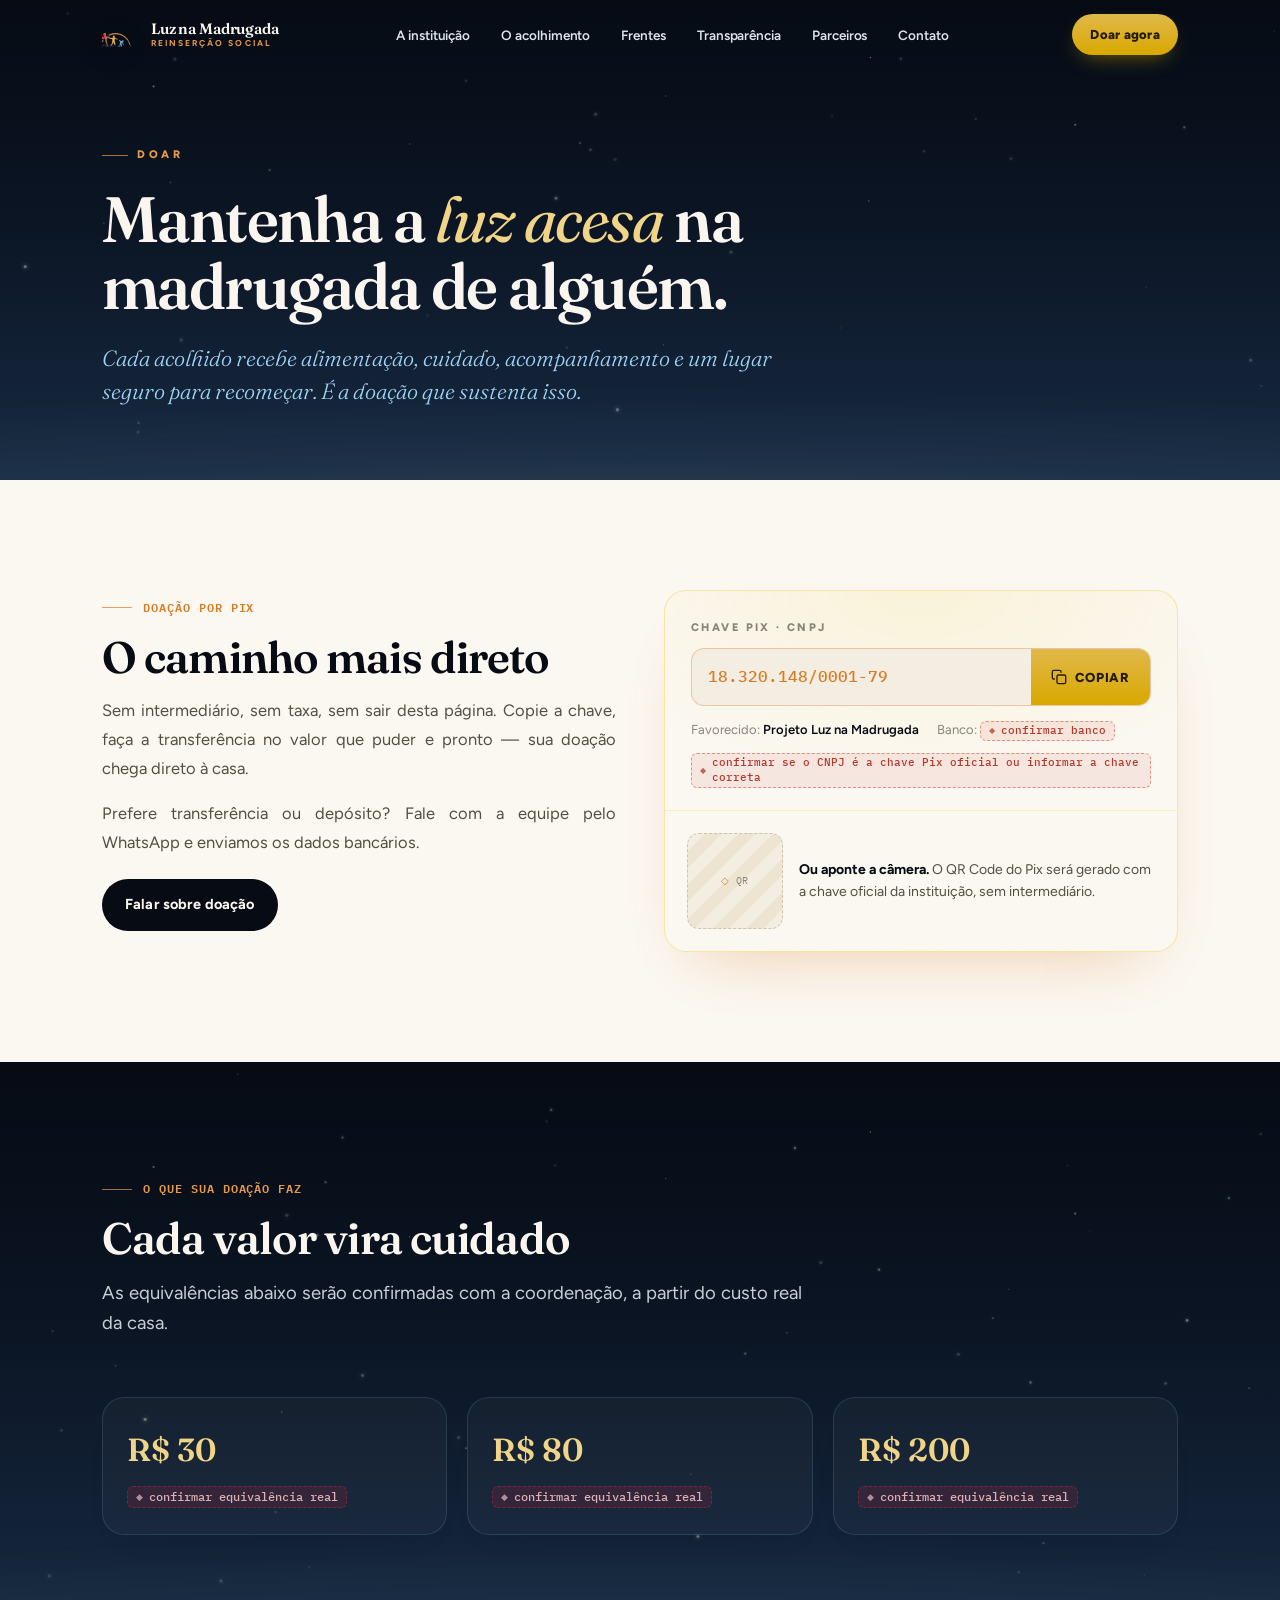
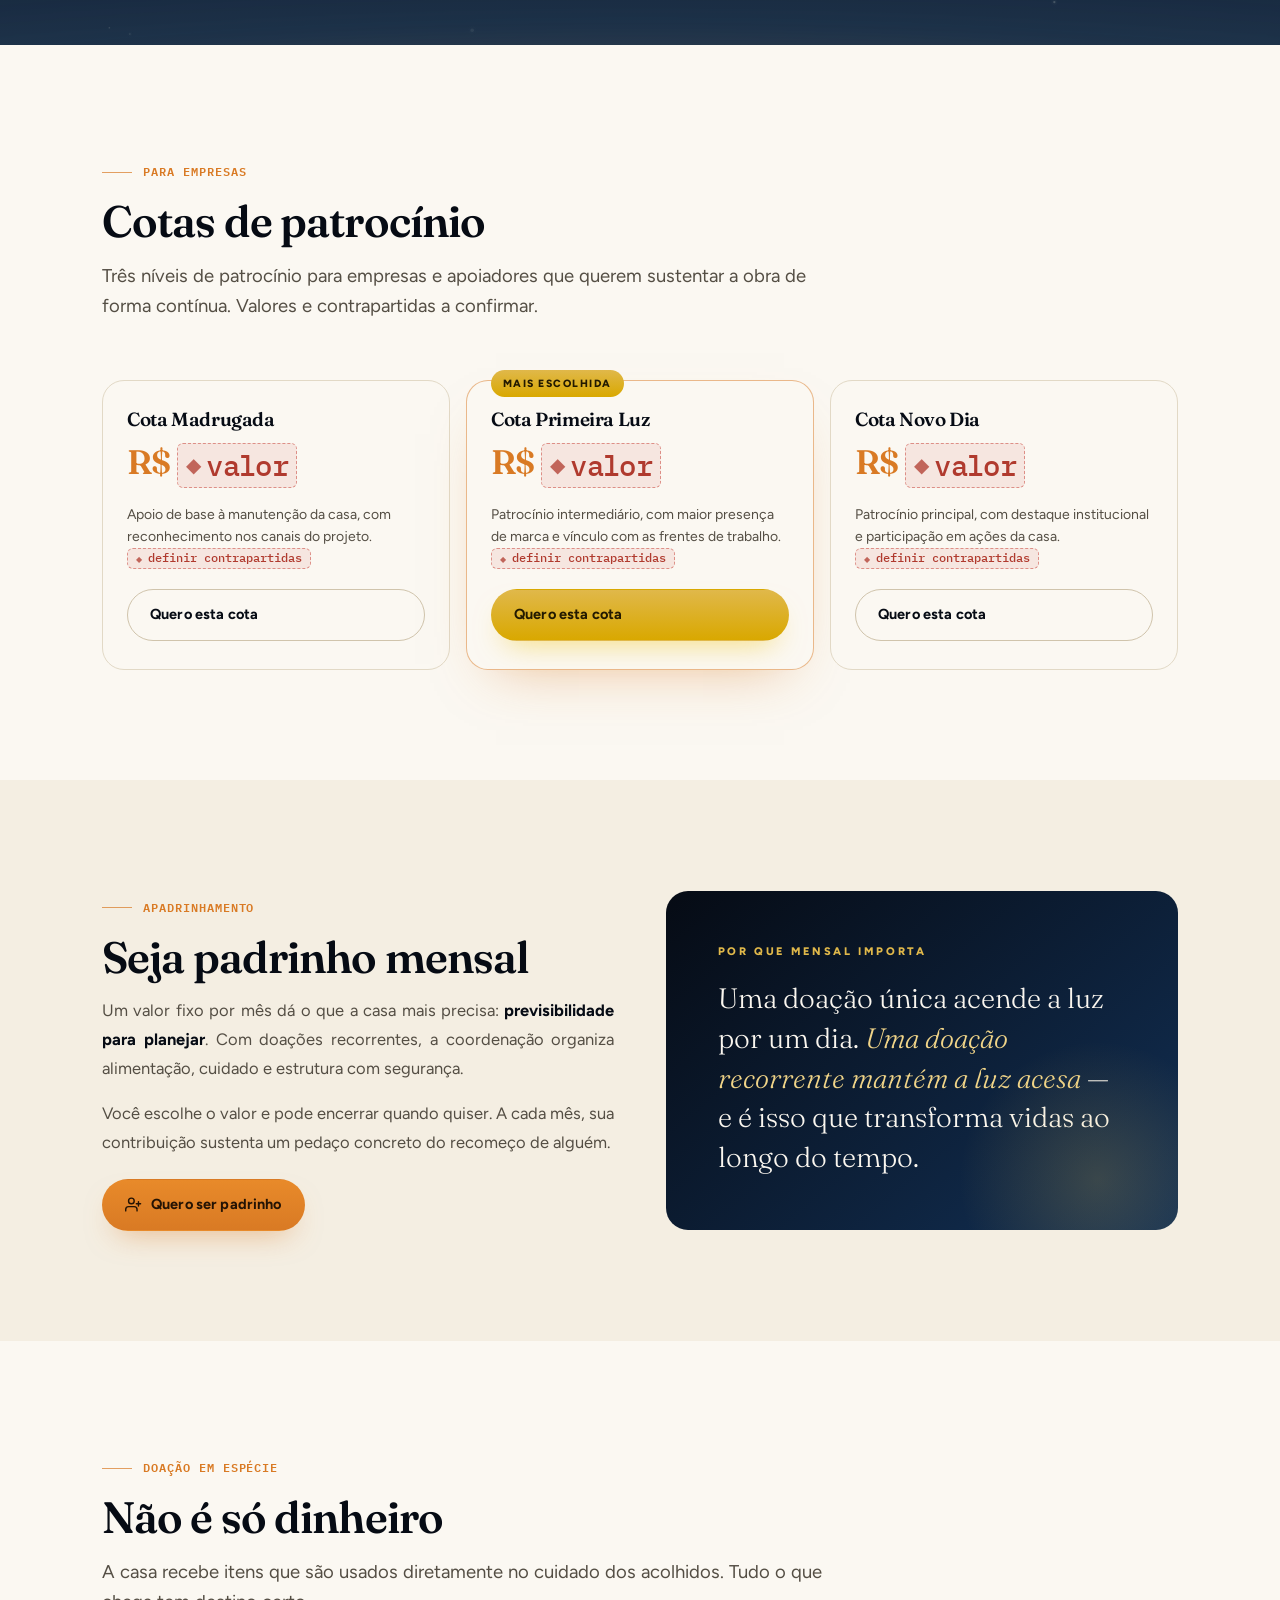
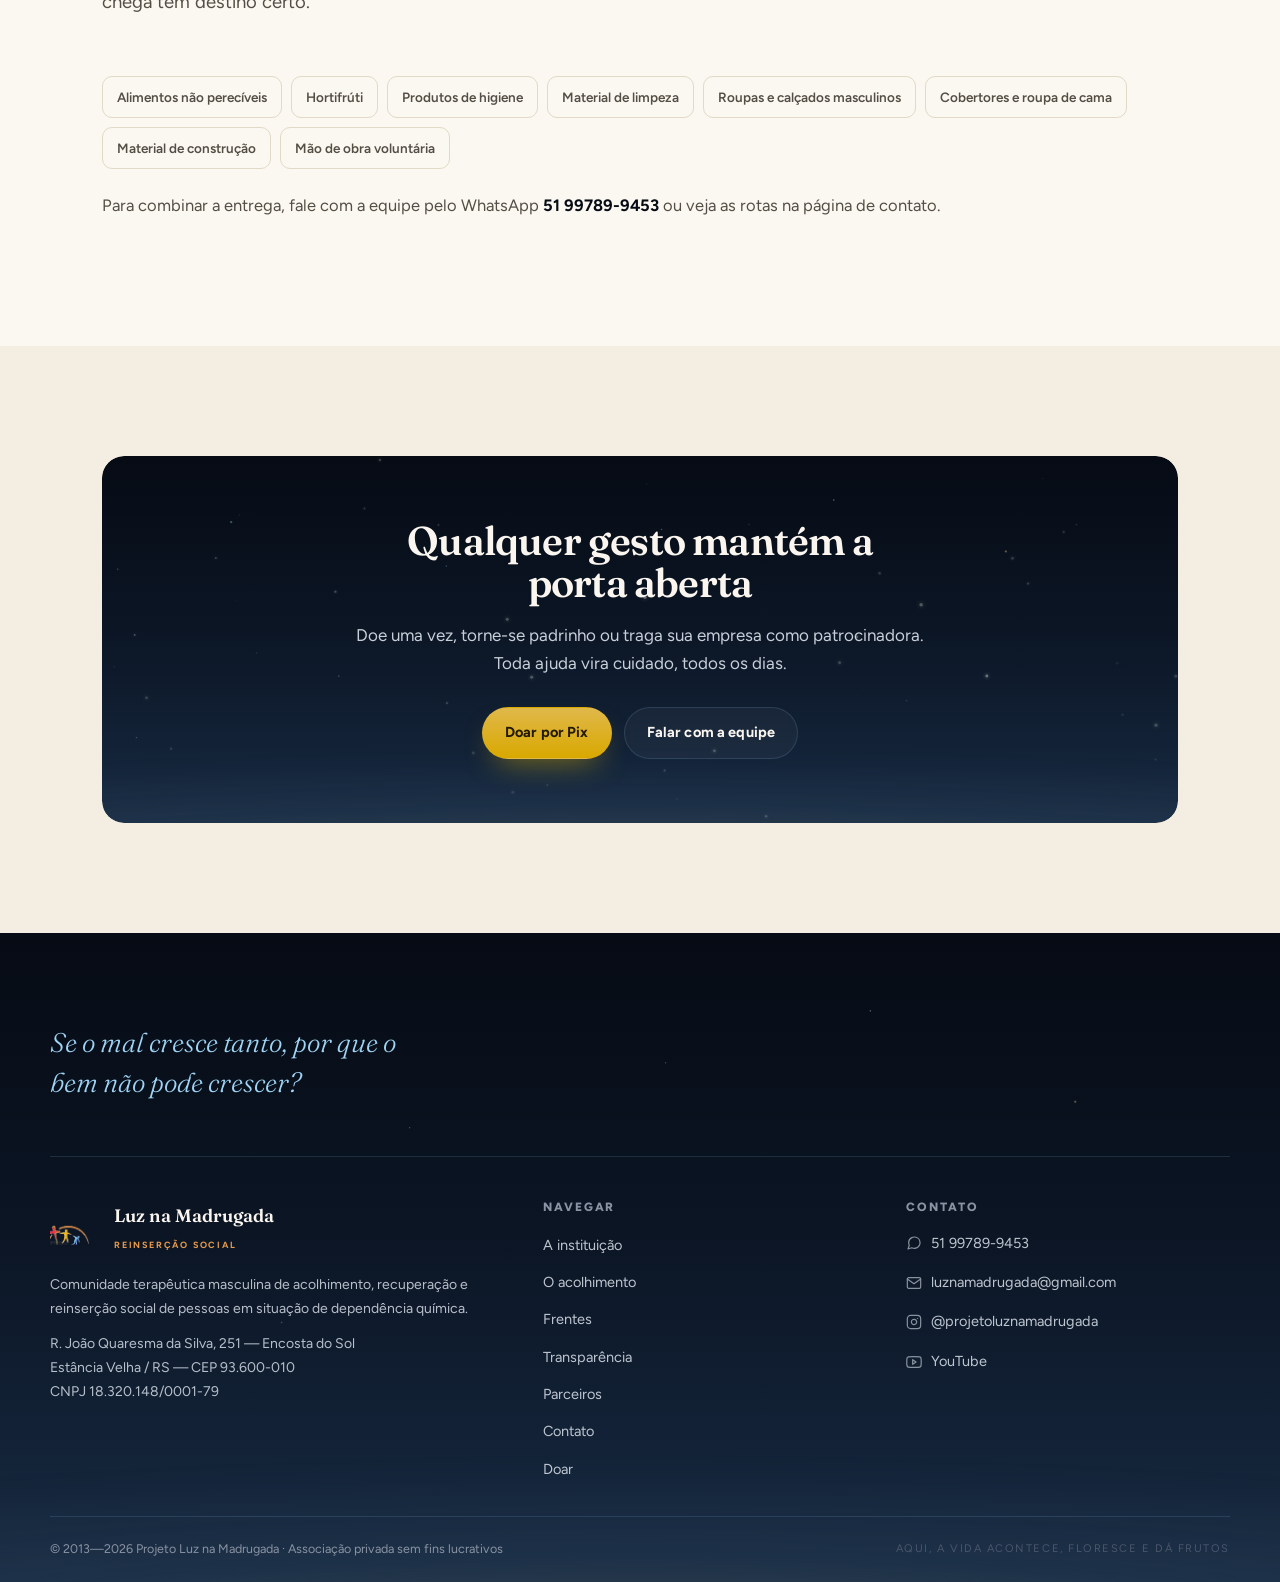
==== doar.html @ c5253fcc "Esboço do site institucional do Projeto Luz na Madrugada Site de múltiplas páginas (HTML + CSS + JS " ====
<!DOCTYPE html>
<html lang="pt-BR">
<head>
  <meta charset="UTF-8">
  <meta name="viewport" content="width=device-width, initial-scale=1.0">
  <title>Doar · Projeto Luz na Madrugada</title>
  <meta name="description" content="Doe por Pix, seja padrinho mensal, patrocine uma cota ou doe itens. Cada gesto ajuda a manter a luz acesa no Projeto Luz na Madrugada.">
  <meta name="theme-color" content="#060B14">
  <link rel="icon" href="assets/img/logo-luz-na-madrugada.png">
  <link rel="preconnect" href="https://fonts.googleapis.com">
  <link rel="preconnect" href="https://fonts.gstatic.com" crossorigin>
  <link rel="stylesheet" href="assets/css/site.css">
</head>
<body data-page="doar" data-base="">
  <a class="skip-link" href="#conteudo">Ir para o conteúdo</a>
  <header data-site-nav></header>

  <main id="conteudo">

    <!-- ═══ HERO ═══ -->
    <section class="hero compacto">
      <div class="ceu"></div>
      <canvas class="estrelas"></canvas>
      <div class="hero-conteudo">
        <span class="kicker">Doar</span>
        <h1>Mantenha a <em>luz acesa</em> na madrugada de alguém.</h1>
        <p class="lede">Cada acolhido recebe alimentação, cuidado, acompanhamento e um lugar seguro para recomeçar. É a doação que sustenta isso.</p>
      </div>
    </section>

    <!-- ═══ PIX ═══ -->
    <section class="secao papel">
      <div class="container" style="display:grid;grid-template-columns:1fr 1fr;gap:clamp(28px,4vw,48px);align-items:start">
        <div class="revelar">
          <span class="rotulo">Doação por Pix</span>
          <h2 class="secao-titulo">O caminho mais direto</h2>
          <p class="corpo" style="margin-top:16px">Sem intermediário, sem taxa, sem sair desta página. Copie a chave, faça a transferência no valor que puder e pronto — sua doação chega direto à casa.</p>
          <p class="corpo">Prefere transferência ou depósito? Fale com a equipe pelo WhatsApp e enviamos os dados bancários.</p>
          <div class="hero-acoes" style="margin-top:22px">
            <a class="btn btn-escuro" href="https://wa.me/5551997899453?text=Ol%C3%A1!%20Quero%20fazer%20uma%20doa%C3%A7%C3%A3o%20para%20o%20Projeto%20Luz%20na%20Madrugada." target="_blank" rel="noopener">Falar sobre doação</a>
          </div>
        </div>

        <div class="revelar">
          <div class="pix-bloco">
            <div class="pix-topo">
              <div class="pix-label">Chave Pix · CNPJ</div>
              <div class="pix-caixa">
                <div class="pix-chave" id="chave-pix">18.320.148/0001-79</div>
                <button class="pix-copiar" type="button" data-copiar="#chave-pix">
                  <svg viewBox="0 0 24 24"><rect x="9" y="9" width="13" height="13" rx="2"/><path d="M5 15H4a2 2 0 0 1-2-2V4a2 2 0 0 1 2-2h9a2 2 0 0 1 2 2v1"/></svg>
                  <span>Copiar</span>
                </button>
              </div>
              <div class="pix-info">
                <div>Favorecido: <b>Projeto Luz na Madrugada</b></div>
                <div>Banco: <b><span class="pendente">confirmar banco</span></b></div>
              </div>
              <p style="margin-top:12px;font-size:13px;color:var(--cinza)"><span class="pendente">confirmar se o CNPJ é a chave Pix oficial ou informar a chave correta</span></p>
            </div>
            <div style="padding:22px;display:flex;align-items:center;gap:16px">
              <div class="foto-pendente" style="flex:0 0 96px;aspect-ratio:1;border-radius:12px"><span style="font-size:10px">QR</span></div>
              <p style="font-size:14px;color:var(--texto-suave);line-height:1.55"><strong style="color:var(--noite)">Ou aponte a câmera.</strong> O QR Code do Pix será gerado com a chave oficial da instituição, sem intermediário.</p>
            </div>
          </div>
        </div>
      </div>
    </section>

    <!-- ═══ IMPACTO ═══ -->
    <section class="secao noite">
      <div class="ceu"></div>
      <canvas class="estrelas"></canvas>
      <div class="container">
        <div class="cabecalho-secao revelar">
          <span class="rotulo">O que sua doação faz</span>
          <h2 class="secao-titulo">Cada valor vira cuidado</h2>
          <p class="secao-lede">As equivalências abaixo serão confirmadas com a coordenação, a partir do custo real da casa.</p>
        </div>
        <div class="grade-3 revelar">
          <div class="card"><div class="valor" style="font-family:'Fraunces',serif;font-size:32px;color:var(--dourado-claro);font-weight:600">R$ 30</div><p style="margin-top:8px"><span class="pendente">confirmar equivalência real</span></p></div>
          <div class="card"><div class="valor" style="font-family:'Fraunces',serif;font-size:32px;color:var(--dourado-claro);font-weight:600">R$ 80</div><p style="margin-top:8px"><span class="pendente">confirmar equivalência real</span></p></div>
          <div class="card"><div class="valor" style="font-family:'Fraunces',serif;font-size:32px;color:var(--dourado-claro);font-weight:600">R$ 200</div><p style="margin-top:8px"><span class="pendente">confirmar equivalência real</span></p></div>
        </div>
      </div>
    </section>

    <!-- ═══ COTAS DE PATROCÍNIO ═══ -->
    <section class="secao papel">
      <div class="container">
        <div class="cabecalho-secao revelar">
          <span class="rotulo">Para empresas</span>
          <h2 class="secao-titulo">Cotas de patrocínio</h2>
          <p class="secao-lede">Três níveis de patrocínio para empresas e apoiadores que querem sustentar a obra de forma contínua. Valores e contrapartidas a confirmar.</p>
        </div>
        <div class="cotas revelar">
          <div class="cota">
            <h3>Cota Madrugada</h3>
            <div class="valor">R$ <span class="pendente">valor</span></div>
            <p>Apoio de base à manutenção da casa, com reconhecimento nos canais do projeto. <span class="pendente">definir contrapartidas</span></p>
            <a class="btn btn-ghost-escuro" href="contato.html">Quero esta cota</a>
          </div>
          <div class="cota destaque">
            <span class="selo">Mais escolhida</span>
            <h3>Cota Primeira Luz</h3>
            <div class="valor">R$ <span class="pendente">valor</span></div>
            <p>Patrocínio intermediário, com maior presença de marca e vínculo com as frentes de trabalho. <span class="pendente">definir contrapartidas</span></p>
            <a class="btn btn-ouro" href="contato.html">Quero esta cota</a>
          </div>
          <div class="cota">
            <h3>Cota Novo Dia</h3>
            <div class="valor">R$ <span class="pendente">valor</span></div>
            <p>Patrocínio principal, com destaque institucional e participação em ações da casa. <span class="pendente">definir contrapartidas</span></p>
            <a class="btn btn-ghost-escuro" href="contato.html">Quero esta cota</a>
          </div>
        </div>
      </div>
    </section>

    <!-- ═══ PADRINHO MENSAL ═══ -->
    <section class="secao creme">
      <div class="container" style="display:grid;grid-template-columns:1fr 1fr;gap:clamp(28px,4vw,52px);align-items:center">
        <div class="revelar">
          <span class="rotulo">Apadrinhamento</span>
          <h2 class="secao-titulo">Seja padrinho mensal</h2>
          <p class="corpo" style="margin-top:16px">Um valor fixo por mês dá o que a casa mais precisa: <strong>previsibilidade para planejar</strong>. Com doações recorrentes, a coordenação organiza alimentação, cuidado e estrutura com segurança.</p>
          <p class="corpo">Você escolhe o valor e pode encerrar quando quiser. A cada mês, sua contribuição sustenta um pedaço concreto do recomeço de alguém.</p>
          <div class="hero-acoes" style="margin-top:22px">
            <a class="btn btn-ambar" href="https://wa.me/5551997899453?text=Ol%C3%A1!%20Quero%20me%20tornar%20padrinho%20mensal%20do%20Projeto%20Luz%20na%20Madrugada." target="_blank" rel="noopener">
              <svg viewBox="0 0 24 24"><path d="M17 21v-2a4 4 0 0 0-4-4H5a4 4 0 0 0-4 4v2"/><circle cx="9" cy="7" r="4"/><path d="M22 11h-6M19 8v6"/></svg>
              Quero ser padrinho
            </a>
          </div>
        </div>
        <div class="revelar">
          <div class="conceito">
            <div class="rot">Por que mensal importa</div>
            <p>Uma doação única acende a luz por um dia. <em>Uma doação recorrente mantém a luz acesa</em> — e é isso que transforma vidas ao longo do tempo.</p>
          </div>
        </div>
      </div>
    </section>

    <!-- ═══ DOAÇÃO DE ITENS ═══ -->
    <section class="secao papel">
      <div class="container">
        <div class="cabecalho-secao revelar">
          <span class="rotulo">Doação em espécie</span>
          <h2 class="secao-titulo">Não é só dinheiro</h2>
          <p class="secao-lede">A casa recebe itens que são usados diretamente no cuidado dos acolhidos. Tudo o que chega tem destino certo.</p>
        </div>
        <div class="revelar itens">
          <span>Alimentos não perecíveis</span>
          <span>Hortifrúti</span>
          <span>Produtos de higiene</span>
          <span>Material de limpeza</span>
          <span>Roupas e calçados masculinos</span>
          <span>Cobertores e roupa de cama</span>
          <span>Material de construção</span>
          <span>Mão de obra voluntária</span>
        </div>
        <p class="corpo revelar" style="margin-top:22px;text-align:left">Para combinar a entrega, fale com a equipe pelo WhatsApp <strong>51 99789-9453</strong> ou veja as rotas na página de contato.</p>
      </div>
    </section>

    <!-- ═══ CTA ═══ -->
    <section class="secao creme">
      <div class="container revelar">
        <div class="faixa-cta">
          <div class="ceu"></div>
          <canvas class="estrelas"></canvas>
          <h2>Qualquer gesto mantém a porta aberta</h2>
          <p>Doe uma vez, torne-se padrinho ou traga sua empresa como patrocinadora. Toda ajuda vira cuidado, todos os dias.</p>
          <div class="hero-acoes">
            <a class="btn btn-ouro" href="#chave-pix" onclick="document.getElementById('chave-pix').scrollIntoView({behavior:'smooth',block:'center'});return false;">Doar por Pix</a>
            <a class="btn btn-linha" href="https://wa.me/5551997899453?text=Ol%C3%A1!%20Quero%20apoiar%20o%20Projeto%20Luz%20na%20Madrugada." target="_blank" rel="noopener">Falar com a equipe</a>
          </div>
        </div>
      </div>
    </section>

  </main>

  <footer data-site-footer></footer>
  <script src="assets/js/site.js"></script>
</body>
</html>
---- assets/css/site.css ----
/* ══════════════════════════════════════════════════════════════════
   PROJETO LUZ NA MADRUGADA · Site institucional (esboço)
   Sistema visual "paleta da madrugada" — da noite escura à primeira luz.
   Nunca chamar de "amanhecer". Fonte única de estilo do site.
   ══════════════════════════════════════════════════════════════════ */

@import url('https://fonts.googleapis.com/css2?family=Fraunces:ital,opsz,wght@0,9..144,300..900;1,9..144,300..600&family=Figtree:wght@300;400;500;600;700;800;900&family=IBM+Plex+Mono:wght@400;500;600&display=swap');

:root{
  /* ── Noite / base ── */
  --noite:#060B14;
  --noite-2:#0B1524;
  --noite-3:#132338;
  --azul:#123055;
  --celeste:#5FA8DC;
  --celeste-vivo:#6EBEF0;
  --celeste-claro:#9FD4F5;

  /* ── Luz / destaque ── */
  --ambar:#D97A24;
  --ambar-vivo:#E88A2A;
  --ambar-claro:#E89A4B;
  --dourado:#E0B84A;
  --dourado-vivo:#F0C000;
  --dourado-claro:#F0D488;
  --carmim:#C4392E;

  /* ── Neutros / papel ── */
  --papel:#FBF8F2;
  --papel-2:#F4EEE2;
  --creme:#EDE4D2;
  --texto:#26221C;
  --texto-suave:#544E44;
  --cinza:#8B8578;
  --linha:#E2D9C6;
  --linha-forte:#D0C4AC;

  /* ── Sobre fundo escuro ── */
  --luz:#FAF6EF;
  --luz-suave:#DCE3EC;
  --cinza-noite:#8A93A3;
  --cinza-noite-2:#4A566B;
  --linha-noite:rgba(159,212,245,.14);

  /* verde discreto para sinais "sim" */
  --verde:#5A7A2E;

  --raio:16px;
  --raio-g:22px;
  --max:1180px;
  --pad-lado:clamp(20px,5vw,52px);
  --sombra:0 26px 62px -30px rgba(6,11,20,.55);
  --dawn:0; /* 0 madrugada, 1 primeira luz — controlado pelo scroll */
}

*{margin:0;padding:0;box-sizing:border-box}
html{scroll-behavior:smooth;-webkit-text-size-adjust:100%}

body{
  font-family:'Figtree',system-ui,sans-serif;
  background:var(--papel);
  color:var(--texto);
  line-height:1.65;
  overflow-x:hidden;
  -webkit-font-smoothing:antialiased;
  -moz-osx-font-smoothing:grayscale;
}

img{max-width:100%;display:block}
a{color:inherit}

/* ── Tipografia base ── */
h1,h2,h3,h4{font-family:'Fraunces',Georgia,serif;font-weight:600;line-height:1.06;letter-spacing:-.02em;color:var(--noite)}
h1 em,h2 em,h3 em{font-style:italic;font-weight:400;color:var(--ambar)}
.mono{font-family:'IBM Plex Mono',monospace}

.container{max-width:var(--max);margin:0 auto;padding-left:var(--pad-lado);padding-right:var(--pad-lado)}
.container-estreito{max-width:820px;margin:0 auto;padding-left:var(--pad-lado);padding-right:var(--pad-lado)}

/* ═══════════════════ NAV ═══════════════════ */
.nav{
  position:fixed;top:0;left:0;right:0;z-index:80;
  transition:background .35s ease,box-shadow .35s ease,border-color .35s ease;
  border-bottom:1px solid transparent;
}
.nav-inner{
  max-width:var(--max);margin:0 auto;padding:14px var(--pad-lado);
  display:flex;align-items:center;justify-content:space-between;gap:20px;
}
.nav-marca{display:flex;align-items:center;gap:11px;text-decoration:none;flex:0 0 auto}
.nav-marca img{width:38px;height:auto;filter:drop-shadow(0 4px 12px rgba(0,0,0,.4))}
.nav-marca .nm{display:flex;flex-direction:column;line-height:1}
.nav-marca .nm b{font-family:'Fraunces',serif;font-weight:600;font-size:15px;letter-spacing:-.01em;color:var(--luz)}
.nav-marca .nm small{font-size:8.5px;font-weight:700;letter-spacing:.24em;text-transform:uppercase;color:var(--ambar-claro);margin-top:3px}

.nav-links{display:flex;align-items:center;gap:5px;list-style:none}
.nav-links a{
  text-decoration:none;font-size:13.5px;font-weight:600;color:var(--luz-suave);
  padding:9px 13px;border-radius:9px;transition:background .22s,color .22s;letter-spacing:-.005em;
}
.nav-links a:hover{background:rgba(255,255,255,.07);color:var(--luz)}
.nav-links a.ativo{color:var(--dourado-claro)}
.nav-cta{
  margin-left:6px;text-decoration:none;font-size:13px;font-weight:800;letter-spacing:.02em;
  padding:10px 18px;border-radius:999px;color:#231A00;
  background:linear-gradient(180deg,var(--dourado),#D9A800);
  box-shadow:0 8px 22px -10px rgba(240,192,0,.6);transition:filter .22s,transform .22s;
}
.nav-cta:hover{filter:brightness(1.07);transform:translateY(-1px)}

.nav-burger{
  display:none;background:none;border:1px solid var(--linha-noite);border-radius:10px;
  width:44px;height:44px;cursor:pointer;color:var(--luz);align-items:center;justify-content:center;
}
.nav-burger svg{width:22px;height:22px;stroke:currentColor;fill:none;stroke-width:2;stroke-linecap:round}

/* nav sólida quando rolada ou em páginas de fundo claro */
.nav.solida{background:rgba(9,15,26,.86);backdrop-filter:blur(14px);-webkit-backdrop-filter:blur(14px);border-bottom-color:var(--linha-noite);box-shadow:0 10px 40px -24px rgba(0,0,0,.7)}

/* ═══════════════════ FUNDO NOITE (heros/footer) ═══════════════════ */
.ceu{
  position:absolute;inset:0;z-index:0;pointer-events:none;overflow:hidden;
  background:linear-gradient(180deg,var(--noite) 0%,var(--noite-2) 46%,var(--noite-3) 82%,#1A2C42 100%);
}
.ceu::before{
  content:"";position:absolute;inset:0;
  background-image:
    radial-gradient(1.6px 1.6px at 12% 18%,rgba(159,212,245,.55),transparent),
    radial-gradient(1.2px 1.2px at 68% 12%,rgba(255,255,255,.4),transparent),
    radial-gradient(1.6px 1.6px at 84% 26%,rgba(240,212,136,.5),transparent),
    radial-gradient(1.1px 1.1px at 32% 30%,rgba(159,212,245,.4),transparent),
    radial-gradient(1.1px 1.1px at 52% 20%,rgba(255,255,255,.3),transparent),
    radial-gradient(1.3px 1.3px at 22% 60%,rgba(159,212,245,.3),transparent);
}
.ceu::after{ /* a primeira luz no horizonte */
  content:"";position:absolute;left:50%;bottom:-30%;width:150%;height:80%;
  transform:translateX(-50%);
  background:
    radial-gradient(ellipse 60% 48% at 50% 100%,rgba(240,192,0,.34),transparent 62%),
    radial-gradient(ellipse 84% 60% at 50% 100%,rgba(232,138,42,.30),transparent 70%),
    radial-gradient(ellipse 120% 80% at 50% 100%,rgba(110,190,240,.14),transparent 78%);
  filter:blur(8px);
}
canvas.estrelas{position:absolute;inset:0;z-index:1;pointer-events:none}

/* ═══════════════════ HERO ═══════════════════ */
.hero{position:relative;isolation:isolate;color:var(--luz);overflow:hidden}
.hero-conteudo{position:relative;z-index:5;padding:150px var(--pad-lado) 96px;max-width:var(--max);margin:0 auto}
.hero.compacto .hero-conteudo{padding:138px var(--pad-lado) 72px}

.kicker{
  display:inline-flex;align-items:center;gap:9px;
  font-size:11px;font-weight:800;letter-spacing:.34em;text-transform:uppercase;
  color:var(--ambar-claro);margin-bottom:20px;
}
.kicker::before{content:"";width:26px;height:1px;background:var(--ambar-claro);opacity:.7}

.hero h1{
  font-weight:600;font-size:clamp(34px,6.6vw,64px);color:var(--luz);
  letter-spacing:-.025em;max-width:16ch;
}
.hero h1 em{color:var(--dourado-claro)}
.hero .lede{
  font-family:'Fraunces',serif;font-style:italic;font-weight:300;
  font-size:clamp(17px,2.4vw,22px);color:var(--celeste-claro);
  margin-top:22px;max-width:52ch;line-height:1.5;
}
.hero-acoes{display:flex;flex-wrap:wrap;gap:12px;margin-top:34px}

.hero-chips{display:flex;flex-wrap:wrap;gap:8px;margin-top:30px}
.chip{
  font-size:11px;font-weight:600;letter-spacing:.13em;text-transform:uppercase;
  color:var(--luz-suave);border:1px solid var(--linha-noite);border-radius:999px;
  padding:7px 14px;background:rgba(255,255,255,.03);
}

/* onda de transição noite -> papel */
.onda{position:relative;z-index:5;margin-top:-1px;line-height:0}
.onda svg{width:100%;height:auto;display:block}

/* ═══════════════════ BOTÕES ═══════════════════ */
.btn{
  display:inline-flex;align-items:center;gap:9px;text-decoration:none;cursor:pointer;
  font-family:'Figtree',sans-serif;font-size:14.5px;font-weight:700;letter-spacing:.01em;
  padding:13px 22px;border-radius:999px;border:1px solid transparent;
  transition:transform .24s cubic-bezier(.16,1,.3,1),filter .24s,background .24s,border-color .24s;
}
.btn svg{width:17px;height:17px;stroke:currentColor;fill:none;stroke-width:2;stroke-linecap:round;stroke-linejoin:round}
.btn:hover{transform:translateY(-2px)}
.btn-ouro{background:linear-gradient(180deg,var(--dourado),#D9A800);color:#231A00;box-shadow:0 14px 30px -14px rgba(240,192,0,.6)}
.btn-ouro:hover{filter:brightness(1.07)}
.btn-linha{background:rgba(255,255,255,.04);border-color:var(--linha-noite);color:var(--luz)}
.btn-linha:hover{background:rgba(255,255,255,.09);border-color:rgba(159,212,245,.4)}
.btn-escuro{background:var(--noite);color:var(--luz)}
.btn-escuro:hover{filter:brightness(1.35)}
.btn-ambar{background:linear-gradient(180deg,var(--ambar-vivo),var(--ambar));color:#241304;box-shadow:0 14px 30px -14px rgba(217,122,36,.55)}
.btn-ghost-escuro{border-color:var(--linha-forte);color:var(--noite)}
.btn-ghost-escuro:hover{background:var(--papel-2)}

/* ═══════════════════ SEÇÕES ═══════════════════ */
.secao{padding:clamp(64px,9vw,110px) 0;position:relative}
.secao.papel{background:var(--papel)}
.secao.creme{background:var(--papel-2)}
.secao.noite{background:var(--noite-2);color:var(--luz-suave);position:relative;isolation:isolate}
.secao.noite .ceu{z-index:0}
.secao.noite > .container,.secao.noite > .container-estreito{position:relative;z-index:5}

.rotulo{
  display:inline-flex;align-items:center;gap:11px;
  font-family:'IBM Plex Mono',monospace;font-size:12px;font-weight:600;letter-spacing:.08em;
  color:var(--ambar);text-transform:uppercase;margin-bottom:16px;
}
.rotulo::before{content:"";width:30px;height:1px;background:var(--ambar);opacity:.7}
.secao.noite .rotulo{color:var(--ambar-claro)}
.secao.noite .rotulo::before{background:var(--ambar-claro)}

.secao-titulo{font-size:clamp(27px,4.4vw,44px);max-width:20ch}
.secao.noite .secao-titulo{color:var(--luz)}
.secao-lede{font-size:clamp(16px,2vw,18.5px);color:var(--texto-suave);max-width:60ch;margin-top:16px;line-height:1.65}
.secao.noite .secao-lede{color:var(--luz-suave);opacity:.9}

.cabecalho-secao{max-width:760px;margin-bottom:clamp(38px,5vw,58px)}
.cabecalho-secao.centro{margin-left:auto;margin-right:auto;text-align:center}
.cabecalho-secao.centro .rotulo{justify-content:center}
.cabecalho-secao.centro .secao-titulo,.cabecalho-secao.centro .secao-lede{margin-left:auto;margin-right:auto}

p.corpo{font-size:16.5px;line-height:1.75;color:var(--texto-suave);margin-bottom:16px;text-align:justify}
p.corpo strong{color:var(--noite);font-weight:700}

/* ═══════════════════ TRÊS PORTAS ═══════════════════ */
.portas{display:grid;grid-template-columns:repeat(3,1fr);gap:16px}
.porta{
  display:flex;flex-direction:column;gap:14px;text-decoration:none;position:relative;overflow:hidden;
  padding:26px 24px 24px;border-radius:var(--raio-g);border:1px solid var(--linha);
  background:var(--papel);transition:transform .3s cubic-bezier(.16,1,.3,1),border-color .3s,box-shadow .3s;
}
.porta::after{content:"";position:absolute;left:0;top:0;bottom:0;width:4px;background:var(--cor,var(--ambar));opacity:.85}
.porta:hover{transform:translateY(-4px);border-color:color-mix(in srgb,var(--cor,var(--ambar)) 45%,transparent);box-shadow:var(--sombra)}
.porta-icone{
  width:52px;height:52px;border-radius:15px;display:grid;place-items:center;
  background:color-mix(in srgb,var(--cor,var(--ambar)) 13%,transparent);
  border:1px solid color-mix(in srgb,var(--cor,var(--ambar)) 30%,transparent);
}
.porta-icone svg{width:25px;height:25px;stroke:var(--cor,var(--ambar));fill:none;stroke-width:1.8;stroke-linecap:round;stroke-linejoin:round}
.porta h3{font-size:20px;color:var(--noite)}
.porta p{font-size:14.5px;color:var(--texto-suave);line-height:1.55;flex:1}
.porta .porta-link{display:inline-flex;align-items:center;gap:7px;font-size:13.5px;font-weight:700;color:var(--cor,var(--ambar));margin-top:2px}
.porta .porta-link svg{width:16px;height:16px;stroke:currentColor;fill:none;stroke-width:2;stroke-linecap:round;stroke-linejoin:round;transition:transform .26s}
.porta:hover .porta-link svg{transform:translateX(4px)}

/* ═══════════════════ NÚMEROS / KPIs ═══════════════════ */
.kpis{display:grid;grid-template-columns:repeat(4,1fr);gap:16px}
.kpi{padding:26px 22px;border-radius:var(--raio);border:1px solid var(--linha-noite);background:rgba(255,255,255,.03);text-align:left}
.kpi .num{font-family:'Fraunces',serif;font-weight:600;font-size:clamp(30px,4vw,42px);color:var(--dourado-claro);letter-spacing:-.02em;line-height:1}
.kpi .lab{font-size:13px;color:var(--luz-suave);opacity:.82;margin-top:10px;line-height:1.4}

/* ═══════════════════ GRID DE FRENTES / CARDS FOTO ═══════════════════ */
.grade-2{display:grid;grid-template-columns:1fr 1fr;gap:22px}
.grade-3{display:grid;grid-template-columns:repeat(3,1fr);gap:20px}
.grade-4{display:grid;grid-template-columns:repeat(2,1fr);gap:18px}

.card-foto{border-radius:var(--raio-g);overflow:hidden;border:1px solid var(--linha);background:var(--papel);display:flex;flex-direction:column;box-shadow:0 20px 44px -34px rgba(6,11,20,.4)}
.card-foto .foto{aspect-ratio:4/3;overflow:hidden;background:var(--creme);position:relative}
.card-foto .foto img{width:100%;height:100%;object-fit:cover;transition:transform .6s cubic-bezier(.16,1,.3,1)}
.card-foto:hover .foto img{transform:scale(1.045)}
.card-foto .corpo{padding:22px 22px 24px}
.card-foto .corpo .tag{font-family:'IBM Plex Mono',monospace;font-size:11px;font-weight:600;letter-spacing:.08em;text-transform:uppercase;color:var(--ambar);margin-bottom:8px;display:block}
.card-foto .corpo h3{font-size:20px;margin-bottom:8px}
.card-foto .corpo p{font-size:14.5px;color:var(--texto-suave);line-height:1.6}

/* espaço reservado para foto ausente */
.foto-pendente{
  aspect-ratio:4/3;border-radius:var(--raio);border:1.5px dashed var(--linha-forte);
  background:repeating-linear-gradient(135deg,var(--papel-2),var(--papel-2) 12px,var(--creme) 12px,var(--creme) 24px);
  display:grid;place-items:center;text-align:center;padding:20px;
}
.foto-pendente span{font-family:'IBM Plex Mono',monospace;font-size:12px;color:var(--cinza);letter-spacing:.04em}
.foto-pendente span::before{content:"◇ ";color:var(--ambar)}

/* ═══════════════════ CARD TEXTO SIMPLES ═══════════════════ */
.card{padding:26px 24px;border-radius:var(--raio-g);border:1px solid var(--linha);background:var(--papel);box-shadow:0 18px 40px -34px rgba(6,11,20,.35)}
.card .ic{width:46px;height:46px;border-radius:13px;display:grid;place-items:center;background:color-mix(in srgb,var(--cor,var(--celeste)) 12%,transparent);border:1px solid color-mix(in srgb,var(--cor,var(--celeste)) 28%,transparent);margin-bottom:16px}
.card .ic svg{width:23px;height:23px;stroke:var(--cor,var(--celeste));fill:none;stroke-width:1.8;stroke-linecap:round;stroke-linejoin:round}
.card h3{font-size:19px;margin-bottom:8px}
.card p{font-size:14.5px;color:var(--texto-suave);line-height:1.6}
.secao.noite .card{background:rgba(255,255,255,.03);border-color:var(--linha-noite)}
.secao.noite .card h3{color:var(--luz)}
.secao.noite .card p{color:var(--luz-suave);opacity:.85}

/* ═══════════════════ LINHA DO TEMPO / ETAPAS ═══════════════════ */
.etapas{display:flex;flex-direction:column;gap:2px;max-width:760px}
.etapa{display:flex;gap:20px;padding:18px 0;position:relative}
.etapa:not(:last-child)::before{content:"";position:absolute;left:19px;top:52px;bottom:-2px;width:1.5px;background:var(--linha)}
.secao.noite .etapa:not(:last-child)::before{background:var(--linha-noite)}
.etapa-num{
  flex:0 0 40px;height:40px;border-radius:12px;display:grid;place-items:center;position:relative;z-index:1;
  background:linear-gradient(180deg,rgba(232,138,42,.18),rgba(217,122,36,.08));
  border:1px solid rgba(217,122,36,.4);
  font-family:'IBM Plex Mono',monospace;font-size:15px;font-weight:600;color:var(--ambar);
}
.etapa-txt h4{font-family:'Figtree',sans-serif;font-weight:700;font-size:17px;color:var(--noite);margin-bottom:5px}
.secao.noite .etapa-txt h4{color:var(--luz)}
.etapa-txt p{font-size:14.5px;color:var(--texto-suave);line-height:1.6;margin:0;text-align:left}
.secao.noite .etapa-txt p{color:var(--luz-suave);opacity:.85}

/* ═══════════════════ ACCORDION ═══════════════════ */
.acc{border-radius:var(--raio);overflow:hidden;border:1px solid var(--linha);background:var(--papel);margin-top:11px}
.acc-cab{width:100%;display:flex;align-items:center;justify-content:space-between;gap:16px;padding:20px 22px;background:none;border:0;cursor:pointer;text-align:left;font-family:'Figtree',sans-serif;font-size:16.5px;font-weight:700;color:var(--noite);transition:background .22s}
.acc-cab:hover{background:var(--papel-2)}
.acc-sinal{flex:0 0 26px;height:26px;border-radius:8px;display:grid;place-items:center;border:1px solid var(--linha);color:var(--ambar);font-size:18px;line-height:1;transition:transform .34s cubic-bezier(.16,1,.3,1),background .22s}
.acc.aberto .acc-sinal{transform:rotate(45deg);background:rgba(217,122,36,.14)}
.acc-corpo{display:grid;grid-template-rows:0fr;transition:grid-template-rows .38s cubic-bezier(.16,1,.3,1)}
.acc.aberto .acc-corpo{grid-template-rows:1fr}
.acc-inner{overflow:hidden}
.acc-conteudo{padding:2px 22px 22px}
.acc-conteudo p{font-size:15px;line-height:1.72;color:var(--texto-suave);margin-bottom:11px;text-align:justify}
.acc-conteudo p:last-child{margin-bottom:0}

/* ═══════════════════ TABELA DE DADOS ═══════════════════ */
.dados{display:flex;flex-direction:column;border-radius:var(--raio);overflow:hidden;border:1px solid var(--linha)}
.dado{display:flex;justify-content:space-between;align-items:baseline;gap:20px;padding:16px 22px;border-bottom:1px solid var(--linha);background:var(--papel)}
.dado:last-child{border-bottom:0}
.dado dt{font-size:14px;color:var(--cinza);flex:0 0 auto;font-weight:600}
.dado dd{font-family:'IBM Plex Mono',monospace;font-size:14px;color:var(--noite);text-align:right;word-break:break-word}

/* ═══════════════════ CITAÇÃO / CONCEITO ═══════════════════ */
.conceito{
  border-radius:var(--raio-g);padding:clamp(30px,5vw,52px);position:relative;overflow:hidden;
  background:linear-gradient(140deg,var(--noite),var(--azul));color:var(--luz);
}
.conceito::after{content:"";position:absolute;right:-60px;bottom:-90px;width:280px;height:280px;background:radial-gradient(circle,rgba(224,184,74,.2),transparent 70%)}
.conceito .rot{font-size:11px;font-weight:800;letter-spacing:.24em;text-transform:uppercase;color:var(--dourado);margin-bottom:18px;position:relative}
.conceito p{font-family:'Fraunces',serif;font-weight:300;font-size:clamp(20px,3vw,28px);line-height:1.42;color:var(--luz);position:relative;margin:0}
.conceito p em{font-style:italic;color:var(--dourado-claro)}

.frase-marca{font-family:'Fraunces',serif;font-style:italic;font-weight:400;font-size:clamp(18px,2.6vw,24px);color:var(--noite);padding:16px 24px;background:var(--papel-2);border-left:3px solid var(--ambar);border-radius:0 10px 10px 0;line-height:1.45}

/* ═══════════════════ SIM / NÃO (regras, valores) ═══════════════════ */
.lista-check{list-style:none;display:flex;flex-direction:column;gap:12px}
.lista-check li{display:flex;gap:13px;align-items:flex-start;font-size:15px;line-height:1.55;color:var(--texto-suave)}
.lista-check li b{color:var(--noite)}
.marca-check{flex:0 0 24px;height:24px;border-radius:7px;display:grid;place-items:center;font-size:13px;font-weight:800;margin-top:1px}
.marca-check.sim{background:rgba(90,122,46,.15);color:var(--verde)}
.marca-check.nao{background:rgba(196,57,46,.12);color:var(--carmim)}
.secao.noite .lista-check li{color:var(--luz-suave)}
.secao.noite .lista-check li b{color:var(--luz)}

/* ═══════════════════ CTA FAIXA ═══════════════════ */
.faixa-cta{border-radius:var(--raio-g);padding:clamp(36px,6vw,64px);text-align:center;position:relative;overflow:hidden;isolation:isolate;color:var(--luz)}
.faixa-cta .ceu{border-radius:var(--raio-g);z-index:0}
.faixa-cta canvas.estrelas{z-index:1}
.faixa-cta > *:not(.ceu):not(canvas){position:relative;z-index:2}
.faixa-cta h2{font-size:clamp(26px,4vw,40px);color:var(--luz);max-width:20ch;margin:0 auto}
.faixa-cta p{color:var(--luz-suave);font-size:17px;max-width:52ch;margin:16px auto 0;opacity:.9}
.faixa-cta .hero-acoes{justify-content:center;margin-top:30px}

/* ═══════════════════ PIX ═══════════════════ */
.pix-bloco{border-radius:var(--raio-g);overflow:hidden;border:1px solid rgba(240,192,0,.32);background:radial-gradient(ellipse 120% 90% at 50% 0%,rgba(240,192,0,.10),transparent 60%),var(--papel);box-shadow:0 30px 66px -34px rgba(217,122,36,.4)}
.pix-topo{padding:28px 26px 22px;border-bottom:1px solid rgba(240,192,0,.2)}
.pix-label{font-size:11px;font-weight:800;letter-spacing:.22em;text-transform:uppercase;color:var(--cinza);margin-bottom:11px}
.pix-caixa{display:flex;align-items:stretch;border-radius:13px;overflow:hidden;border:1px solid rgba(217,122,36,.34);background:var(--papel-2)}
.pix-chave{flex:1;min-width:0;padding:15px 16px;font-family:'IBM Plex Mono',monospace;font-size:15.5px;font-weight:500;color:var(--ambar);display:flex;align-items:center;overflow:hidden;text-overflow:ellipsis;white-space:nowrap}
.pix-copiar{flex:0 0 auto;padding:0 20px;border:0;cursor:pointer;background:linear-gradient(180deg,var(--dourado),#D9A800);color:#231A00;font-family:'Figtree',sans-serif;font-size:13px;font-weight:800;letter-spacing:.06em;text-transform:uppercase;display:flex;align-items:center;gap:8px;transition:filter .2s}
.pix-copiar:hover{filter:brightness(1.08)}
.pix-copiar svg{width:16px;height:16px;stroke:currentColor;fill:none;stroke-width:2;stroke-linecap:round;stroke-linejoin:round}
.pix-copiar.ok{background:linear-gradient(180deg,var(--celeste-vivo),#3E9BD8);color:#02121F}
.pix-info{margin-top:13px;display:flex;flex-wrap:wrap;gap:6px 18px;font-size:13px;color:var(--cinza)}
.pix-info b{color:var(--noite);font-weight:600}

/* cotas de patrocínio */
.cotas{display:grid;grid-template-columns:repeat(3,1fr);gap:16px}
.cota{padding:28px 24px;border-radius:var(--raio-g);border:1px solid var(--linha);background:var(--papel);position:relative;display:flex;flex-direction:column}
.cota.destaque{border-color:rgba(217,122,36,.5);box-shadow:0 24px 54px -30px rgba(217,122,36,.5)}
.cota .selo{position:absolute;top:-11px;left:24px;font-size:10.5px;font-weight:800;letter-spacing:.14em;text-transform:uppercase;color:#231A00;background:linear-gradient(180deg,var(--dourado),#D9A800);padding:5px 12px;border-radius:999px}
.cota h3{font-size:19px;margin-bottom:6px}
.cota .valor{font-family:'Fraunces',serif;font-weight:600;font-size:34px;color:var(--ambar);letter-spacing:-.02em;line-height:1;margin:8px 0 4px}
.cota .valor small{font-size:14px;color:var(--cinza);font-family:'Figtree',sans-serif;font-weight:600}
.cota p{font-size:14px;color:var(--texto-suave);line-height:1.55;margin:12px 0 20px;flex:1}

/* lista de itens (doação em espécie) */
.itens{display:flex;flex-wrap:wrap;gap:9px}
.itens span{font-size:13.5px;font-weight:600;color:var(--texto-suave);border:1px solid var(--linha);border-radius:10px;padding:9px 14px;background:var(--papel)}

/* ═══════════════════ PENDENTE ═══════════════════ */
.pendente{
  display:inline-flex;align-items:center;gap:6px;
  font-family:'IBM Plex Mono',monospace;font-size:.86em;font-weight:500;
  color:#B03A2E;background:rgba(196,57,46,.09);border:1px dashed rgba(196,57,46,.5);
  border-radius:6px;padding:1px 8px;line-height:1.4;vertical-align:middle;
}
.pendente::before{content:"◆";font-size:.7em;opacity:.75}
.secao.noite .pendente,.hero .pendente,.faixa-cta .pendente{color:#FFC9CF;background:rgba(228,36,60,.16);border-color:rgba(228,36,60,.5)}

/* ═══════════════════ RODAPÉ ═══════════════════ */
.rodape{position:relative;isolation:isolate;color:var(--luz-suave);overflow:hidden;background:var(--noite)}
.rodape-conteudo{position:relative;z-index:5;padding:clamp(56px,8vw,90px) 0 34px}
.rodape-versiculo{font-family:'Fraunces',serif;font-style:italic;font-weight:300;font-size:clamp(19px,3vw,27px);line-height:1.5;color:var(--celeste-claro);max-width:22ch}
.rodape-grid{display:grid;grid-template-columns:1.4fr 1fr 1fr;gap:40px;margin-top:52px;padding-top:44px;border-top:1px solid var(--linha-noite)}
.rodape-col h4{font-family:'Figtree',sans-serif;font-weight:800;font-size:12px;letter-spacing:.16em;text-transform:uppercase;color:var(--cinza-noite);margin-bottom:18px}
.rodape-col .marca-bloco{display:flex;align-items:center;gap:12px;margin-bottom:16px}
.rodape-col .marca-bloco img{width:52px}
.rodape-col .marca-bloco b{font-family:'Fraunces',serif;font-weight:600;font-size:18px;color:var(--luz);display:block}
.rodape-col .marca-bloco small{font-size:9px;font-weight:700;letter-spacing:.2em;text-transform:uppercase;color:var(--ambar-claro)}
.rodape-col p{font-size:14px;line-height:1.7;color:var(--luz-suave);opacity:.82}
.rodape-links{list-style:none;display:flex;flex-direction:column;gap:11px}
.rodape-links a{text-decoration:none;font-size:14.5px;color:var(--luz-suave);opacity:.85;transition:color .2s,opacity .2s;display:inline-flex;align-items:center;gap:9px}
.rodape-links a:hover{color:var(--dourado-claro);opacity:1}
.rodape-links a svg{width:16px;height:16px;stroke:currentColor;fill:none;stroke-width:1.8;stroke-linecap:round;stroke-linejoin:round;opacity:.7}
.rodape-fim{position:relative;z-index:5;border-top:1px solid var(--linha-noite);padding:22px 0;display:flex;flex-wrap:wrap;gap:12px 24px;justify-content:space-between;align-items:center}
.rodape-fim small{font-size:12.5px;color:var(--cinza-noite)}
.rodape-fim .assinatura{font-size:11px;letter-spacing:.14em;text-transform:uppercase;color:var(--cinza-noite-2)}

/* ═══════════════════ ACESSIBILIDADE ═══════════════════ */
a:focus-visible,button:focus-visible{outline:2px solid var(--dourado);outline-offset:3px;border-radius:8px}
.skip-link{position:absolute;left:-999px;top:0;z-index:200;background:var(--dourado);color:#231A00;padding:12px 20px;font-weight:800;border-radius:0 0 10px 0}
.skip-link:focus{left:0}

/* ═══════════════════ REVELAR AO ROLAR ═══════════════════ */
.revelar{opacity:0;transform:translateY(22px);transition:opacity .7s cubic-bezier(.16,1,.3,1),transform .7s cubic-bezier(.16,1,.3,1)}
.revelar.visivel{opacity:1;transform:none}

/* ═══════════════════ RESPONSIVO ═══════════════════ */
@media (max-width:940px){
  .nav-links,.nav-cta{display:none}
  .nav-burger{display:flex}
  .nav.menu-aberto .nav-links{
    display:flex;position:fixed;top:72px;left:12px;right:12px;flex-direction:column;align-items:stretch;gap:2px;
    background:rgba(9,15,26,.97);backdrop-filter:blur(16px);border:1px solid var(--linha-noite);
    border-radius:16px;padding:12px;box-shadow:0 30px 60px -20px rgba(0,0,0,.7);
  }
  .nav.menu-aberto .nav-links a{padding:13px 15px;font-size:15.5px}
  .nav.menu-aberto .nav-cta{display:inline-flex;justify-content:center;margin:8px 0 2px}
  .portas,.grade-3,.cotas{grid-template-columns:1fr}
  .kpis{grid-template-columns:1fr 1fr}
  .rodape-grid{grid-template-columns:1fr;gap:34px}
}
@media (max-width:620px){
  .grade-2,.grade-4{grid-template-columns:1fr}
  .kpis{grid-template-columns:1fr 1fr}
  .pix-chave{font-size:13px}
  .pix-copiar{padding:0 14px}
  .dado{flex-direction:column;gap:4px}
  .dado dd{text-align:left}
}

@media print{
  .nav,.nav-burger,.faixa-cta .hero-acoes{display:none}
  body{background:#fff}
  .ceu,canvas.estrelas{display:none}
}
@media (prefers-reduced-motion:reduce){
  *,*::before,*::after{animation-duration:.001ms!important;transition-duration:.001ms!important}
  html{scroll-behavior:auto}
  canvas.estrelas{display:none}
  .revelar{opacity:1;transform:none}
}
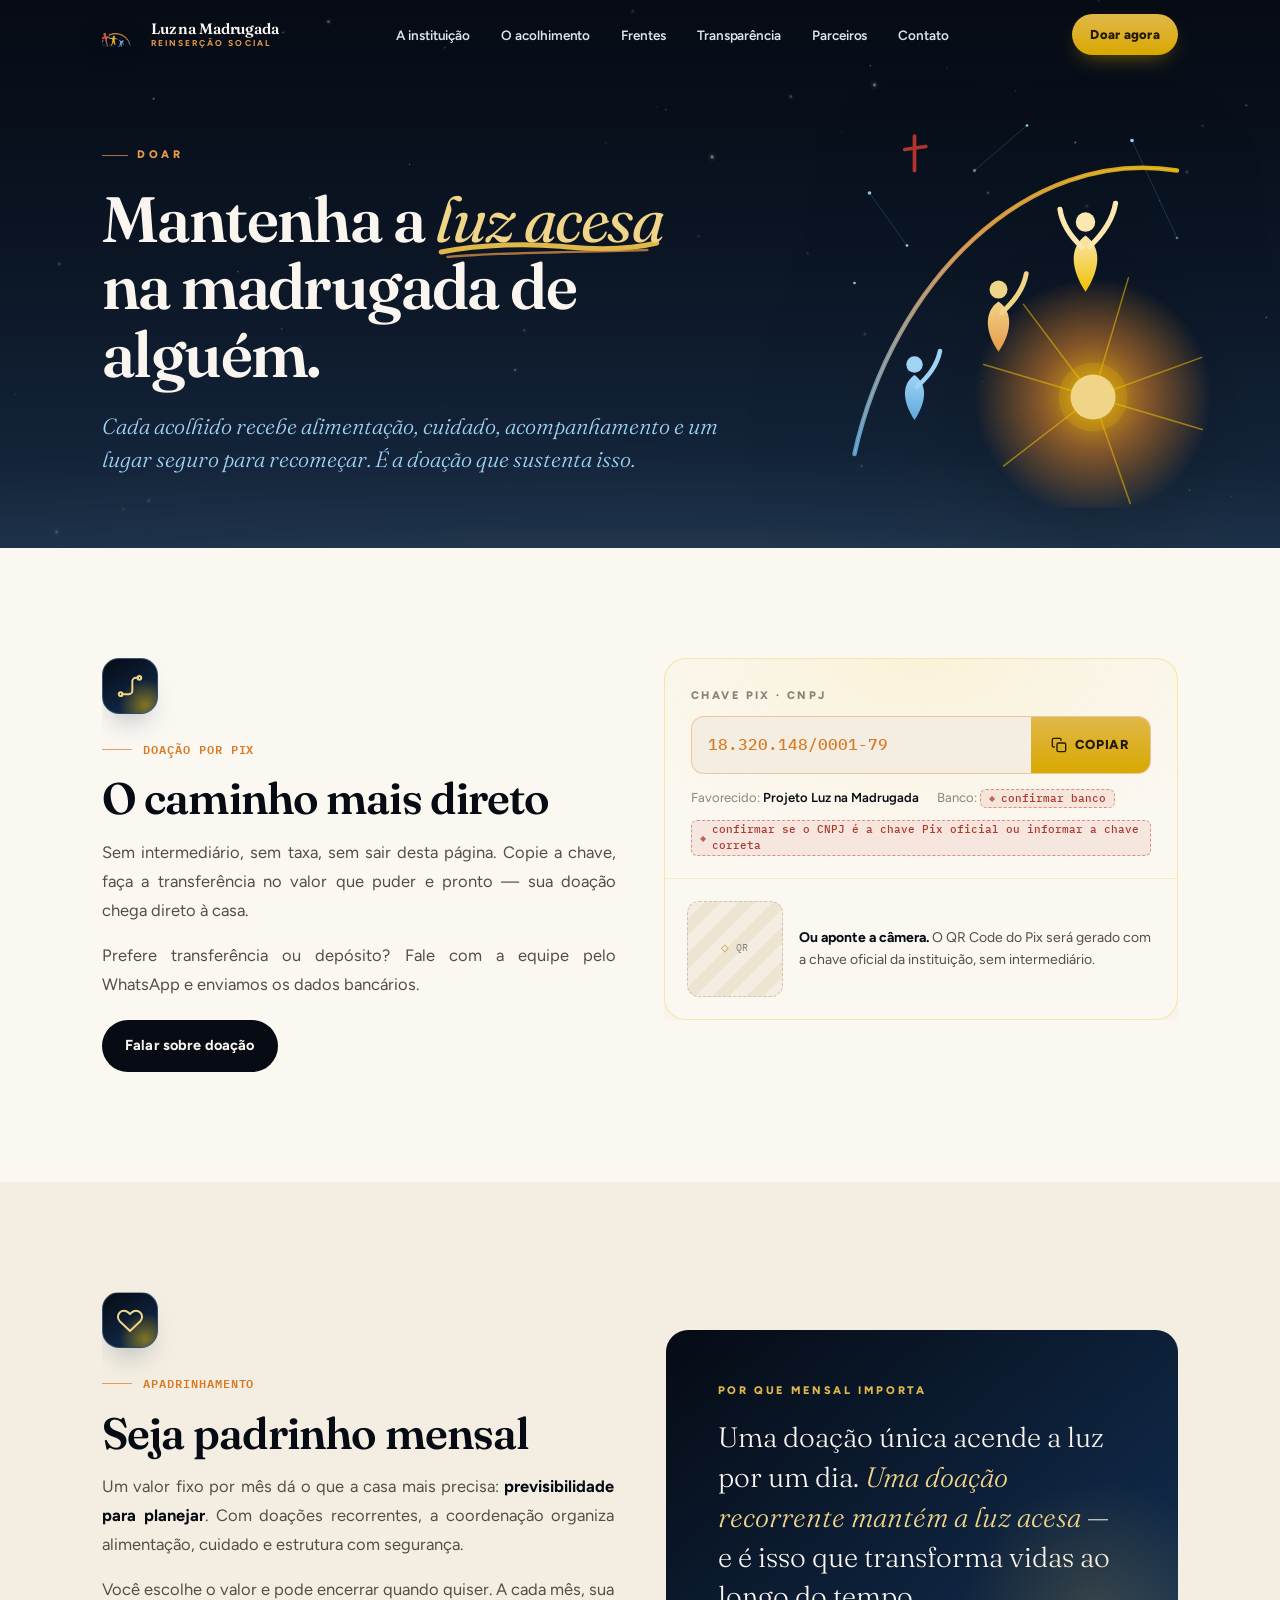
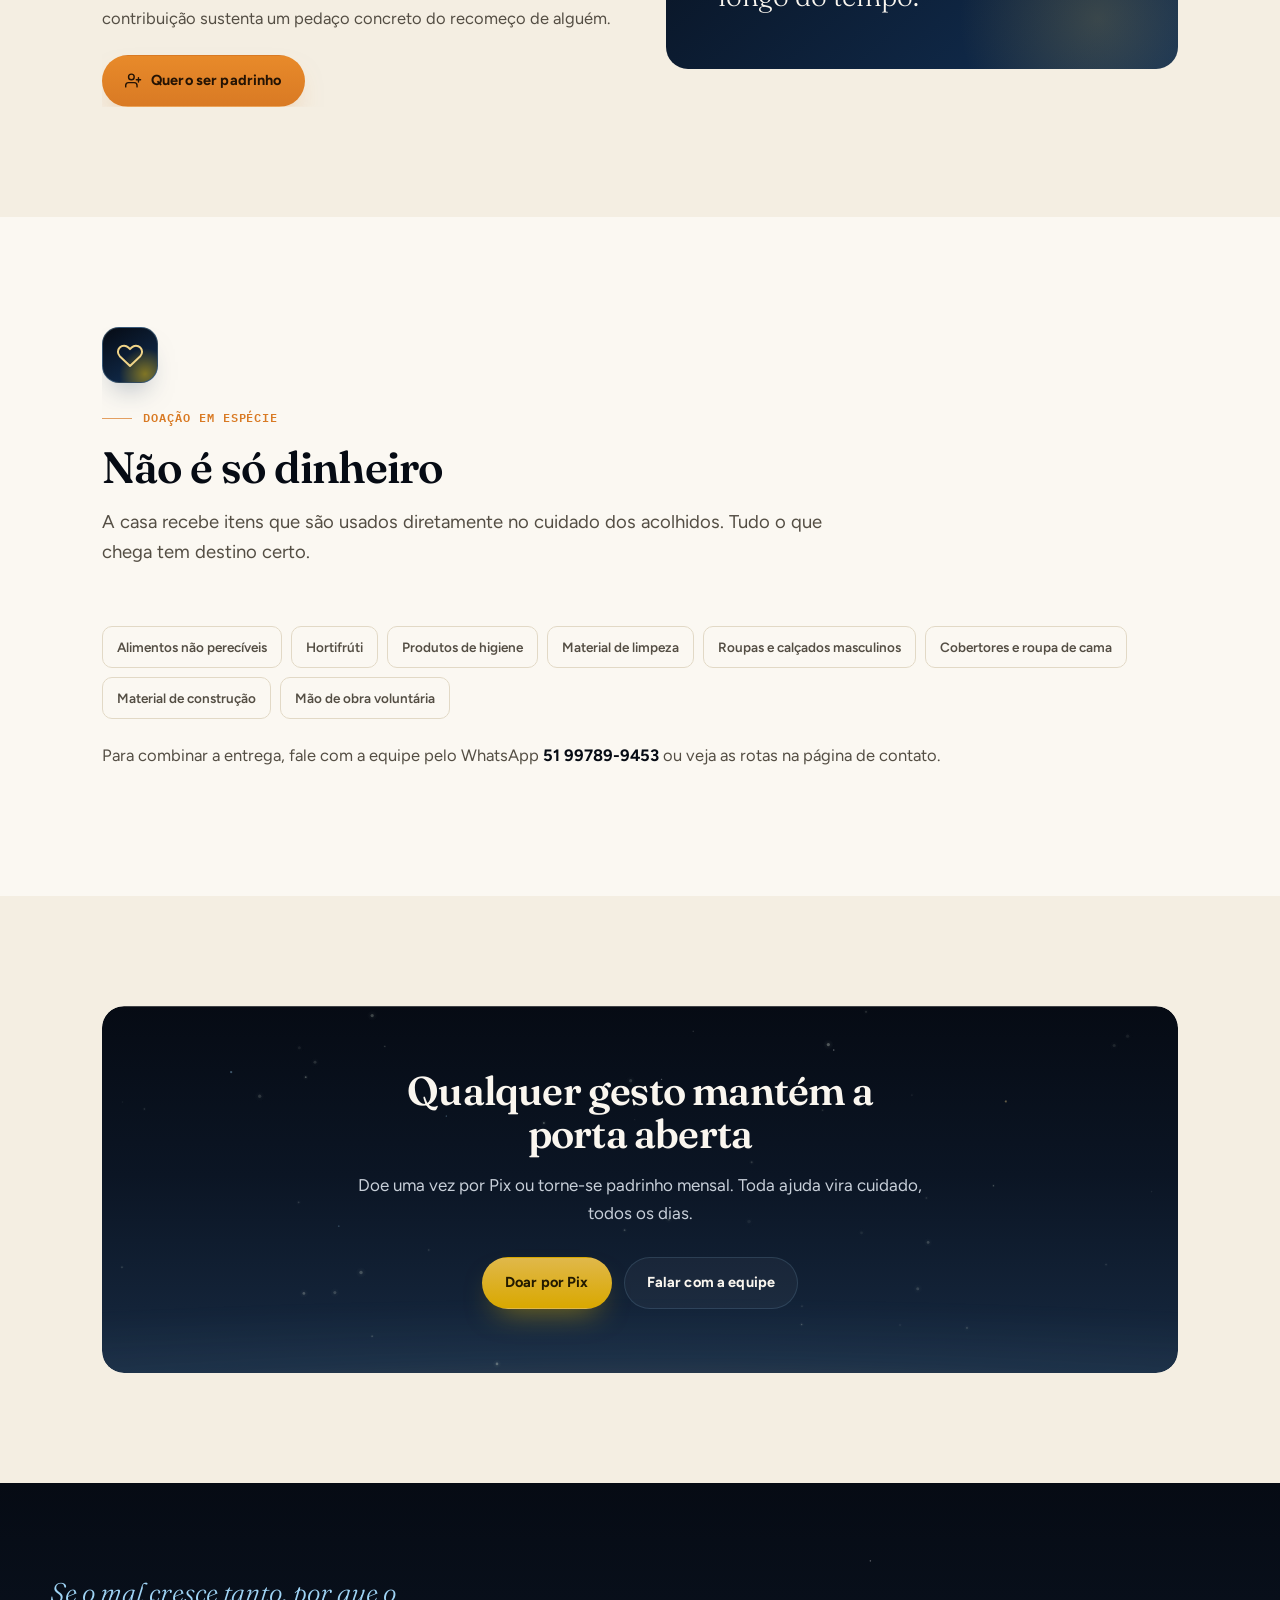
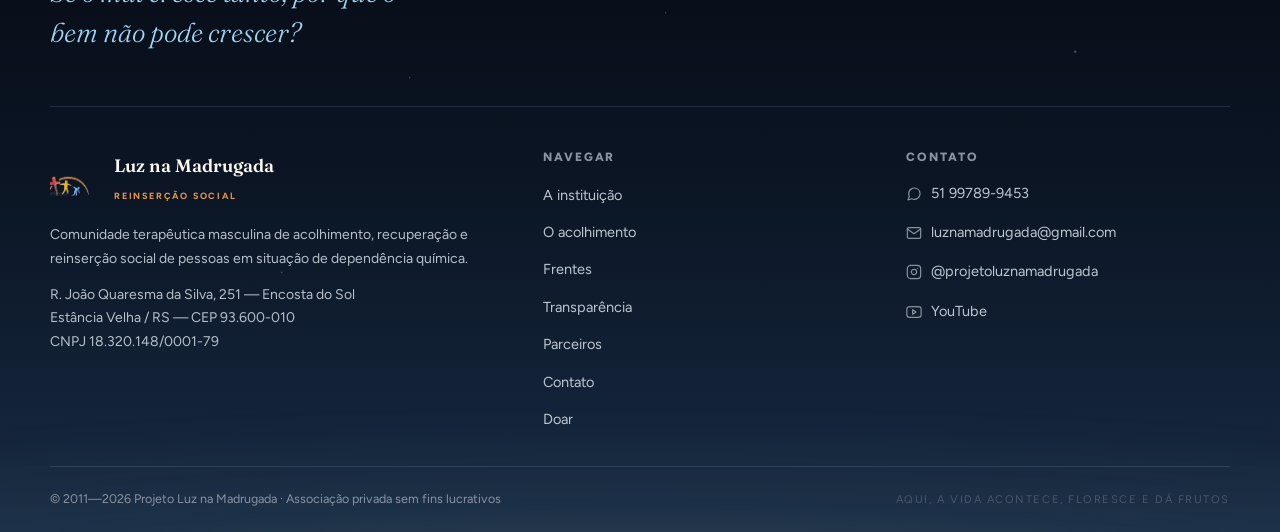
==== commit cbcf18ab: "Preenche dados confirmados e simplifica financeiro 1 - Fundação fixada em 2011 (home, instituição, t" ====
--- a/doar.html
+++ b/doar.html
@@ -67,56 +67,6 @@
       </div>
     </section>
 
-    <!-- ═══ IMPACTO ═══ -->
-    <section class="secao noite">
-      <div class="ceu"></div>
-      <canvas class="estrelas"></canvas>
-      <div class="container">
-        <div class="cabecalho-secao revelar">
-          <span class="rotulo">O que sua doação faz</span>
-          <h2 class="secao-titulo">Cada valor vira cuidado</h2>
-          <p class="secao-lede">As equivalências abaixo serão confirmadas com a coordenação, a partir do custo real da casa.</p>
-        </div>
-        <div class="grade-3 revelar">
-          <div class="card"><div class="valor" style="font-family:'Fraunces',serif;font-size:32px;color:var(--dourado-claro);font-weight:600">R$ 30</div><p style="margin-top:8px"><span class="pendente">confirmar equivalência real</span></p></div>
-          <div class="card"><div class="valor" style="font-family:'Fraunces',serif;font-size:32px;color:var(--dourado-claro);font-weight:600">R$ 80</div><p style="margin-top:8px"><span class="pendente">confirmar equivalência real</span></p></div>
-          <div class="card"><div class="valor" style="font-family:'Fraunces',serif;font-size:32px;color:var(--dourado-claro);font-weight:600">R$ 200</div><p style="margin-top:8px"><span class="pendente">confirmar equivalência real</span></p></div>
-        </div>
-      </div>
-    </section>
-
-    <!-- ═══ COTAS DE PATROCÍNIO ═══ -->
-    <section class="secao papel">
-      <div class="container">
-        <div class="cabecalho-secao revelar">
-          <span class="rotulo">Para empresas</span>
-          <h2 class="secao-titulo">Cotas de patrocínio</h2>
-          <p class="secao-lede">Três níveis de patrocínio para empresas e apoiadores que querem sustentar a obra de forma contínua. Valores e contrapartidas a confirmar.</p>
-        </div>
-        <div class="cotas revelar">
-          <div class="cota">
-            <h3>Cota Madrugada</h3>
-            <div class="valor">R$ <span class="pendente">valor</span></div>
-            <p>Apoio de base à manutenção da casa, com reconhecimento nos canais do projeto. <span class="pendente">definir contrapartidas</span></p>
-            <a class="btn btn-ghost-escuro" href="contato.html">Quero esta cota</a>
-          </div>
-          <div class="cota destaque">
-            <span class="selo">Mais escolhida</span>
-            <h3>Cota Primeira Luz</h3>
-            <div class="valor">R$ <span class="pendente">valor</span></div>
-            <p>Patrocínio intermediário, com maior presença de marca e vínculo com as frentes de trabalho. <span class="pendente">definir contrapartidas</span></p>
-            <a class="btn btn-ouro" href="contato.html">Quero esta cota</a>
-          </div>
-          <div class="cota">
-            <h3>Cota Novo Dia</h3>
-            <div class="valor">R$ <span class="pendente">valor</span></div>
-            <p>Patrocínio principal, com destaque institucional e participação em ações da casa. <span class="pendente">definir contrapartidas</span></p>
-            <a class="btn btn-ghost-escuro" href="contato.html">Quero esta cota</a>
-          </div>
-        </div>
-      </div>
-    </section>
-
     <!-- ═══ PADRINHO MENSAL ═══ -->
     <section class="secao creme">
       <div class="container" style="display:grid;grid-template-columns:1fr 1fr;gap:clamp(28px,4vw,52px);align-items:center">
@@ -170,7 +120,7 @@
           <div class="ceu"></div>
           <canvas class="estrelas"></canvas>
           <h2>Qualquer gesto mantém a porta aberta</h2>
-          <p>Doe uma vez, torne-se padrinho ou traga sua empresa como patrocinadora. Toda ajuda vira cuidado, todos os dias.</p>
+          <p>Doe uma vez por Pix ou torne-se padrinho mensal. Toda ajuda vira cuidado, todos os dias.</p>
           <div class="hero-acoes">
             <a class="btn btn-ouro" href="#chave-pix" onclick="document.getElementById('chave-pix').scrollIntoView({behavior:'smooth',block:'center'});return false;">Doar por Pix</a>
             <a class="btn btn-linha" href="https://wa.me/5551997899453?text=Ol%C3%A1!%20Quero%20apoiar%20o%20Projeto%20Luz%20na%20Madrugada." target="_blank" rel="noopener">Falar com a equipe</a>
--- a/assets/css/site.css
+++ b/assets/css/site.css
@@ -261,7 +261,7 @@
 
 .card-foto{border-radius:var(--raio-g);overflow:hidden;border:1px solid var(--linha);background:var(--papel);display:flex;flex-direction:column;box-shadow:0 20px 44px -34px rgba(6,11,20,.4)}
 .card-foto .foto{aspect-ratio:4/3;overflow:hidden;background:var(--creme);position:relative}
-.card-foto .foto img{width:100%;height:100%;object-fit:cover;transition:transform .6s cubic-bezier(.16,1,.3,1)}
+.card-foto .foto img{width:100%;height:100%;object-fit:cover;object-position:center top;transition:transform .6s cubic-bezier(.16,1,.3,1)}
 .card-foto:hover .foto img{transform:scale(1.045)}
 .card-foto .corpo{padding:22px 22px 24px}
 .card-foto .corpo .tag{font-family:'IBM Plex Mono',monospace;font-size:11px;font-weight:600;letter-spacing:.08em;text-transform:uppercase;color:var(--ambar);margin-bottom:8px;display:block}
@@ -380,6 +380,20 @@
 /* lista de itens (doação em espécie) */
 .itens{display:flex;flex-wrap:wrap;gap:9px}
 .itens span{font-size:13.5px;font-weight:600;color:var(--texto-suave);border:1px solid var(--linha);border-radius:10px;padding:9px 14px;background:var(--papel)}
+
+/* ═══════════════════ MORPH FOTO -> DESENHO ═══════════════════ */
+/* Cada foto real ganha uma camada "desenho" por cima. A mistura é
+   controlada pelo scroll (foto viva no centro, desenho nas bordas) e
+   pelo hover (revela a foto real). Se houver data-desenho, usa a arte
+   do Magnific no lugar do filtro. */
+.morph{position:relative;overflow:hidden}
+.morph .morph-desenho{position:absolute;inset:0;pointer-events:none;will-change:opacity}
+.morph .morph-desenho img{width:100%;height:100%;object-fit:cover;object-position:center top;display:block}
+.morph .morph-desenho.filtro img{filter:url(#lm-desenho) contrast(1.02)}
+.morph .morph-desenho.filtro::after{content:"";position:absolute;inset:0;background:linear-gradient(135deg,rgba(217,122,36,.06),rgba(18,48,85,.06));mix-blend-mode:multiply;pointer-events:none}
+.morph .morph-tag{position:absolute;left:12px;bottom:12px;z-index:3;font-family:'IBM Plex Mono',monospace;font-size:10px;font-weight:600;letter-spacing:.06em;text-transform:uppercase;color:var(--luz);background:rgba(6,11,20,.5);border:1px solid var(--linha-noite);border-radius:999px;padding:4px 10px;backdrop-filter:blur(6px);opacity:0;transition:opacity .3s ease}
+.morph:hover .morph-tag{opacity:.9}
+@media (prefers-reduced-motion:reduce){.morph .morph-desenho{opacity:0!important}}
 
 /* ═══════════════════ PENDENTE ═══════════════════ */
 .pendente{
@@ -415,9 +429,54 @@
 .skip-link{position:absolute;left:-999px;top:0;z-index:200;background:var(--dourado);color:#231A00;padding:12px 20px;font-weight:800;border-radius:0 0 10px 0}
 .skip-link:focus{left:0}
 
-/* ═══════════════════ REVELAR AO ROLAR ═══════════════════ */
-.revelar{opacity:0;transform:translateY(22px);transition:opacity .7s cubic-bezier(.16,1,.3,1),transform .7s cubic-bezier(.16,1,.3,1)}
-.revelar.visivel{opacity:1;transform:none}
+/* ═══════════════════ REVELAR AO ROLAR (transição estilo cortina de luz) ═══════════════════ */
+.revelar{opacity:0;transform:translateY(26px);clip-path:inset(0 0 8% 0);transition:opacity .8s cubic-bezier(.16,1,.3,1),transform .8s cubic-bezier(.16,1,.3,1),clip-path .9s cubic-bezier(.16,1,.3,1)}
+.revelar.visivel{opacity:1;transform:none;clip-path:inset(0 0 0 0)}
+/* atraso em cascata para filhos diretos de uma grade revelada */
+.revelar.cascata.visivel > *{animation:sobe .7s cubic-bezier(.16,1,.3,1) both}
+.revelar.cascata.visivel > *:nth-child(2){animation-delay:.08s}
+.revelar.cascata.visivel > *:nth-child(3){animation-delay:.16s}
+.revelar.cascata.visivel > *:nth-child(4){animation-delay:.24s}
+@keyframes sobe{from{opacity:0;transform:translateY(18px)}to{opacity:1;transform:none}}
+
+/* ═══════════════════ ILUSTRAÇÃO DE HERO (arte da madrugada) ═══════════════════ */
+.hero-conteudo{position:relative}
+.hero-arte{
+  position:absolute;top:50%;right:max(2%,calc(50% - var(--max)/2 + 8px));
+  width:min(44%,520px);transform:translateY(-48%);z-index:3;pointer-events:none;
+  filter:drop-shadow(0 30px 60px rgba(0,0,0,.5));
+  animation:arte-surge 1.4s cubic-bezier(.16,1,.3,1) .2s both;
+  will-change:transform;
+}
+.hero-arte img{width:100%;height:auto;display:block}
+@keyframes arte-surge{from{opacity:0;transform:translateY(-40%) scale(.94)}to{opacity:1;transform:translateY(-48%) scale(1)}}
+.hero.compacto .hero-arte{width:min(38%,420px)}
+/* deixa espaço para a arte no texto do hero */
+@media (min-width:941px){
+  .hero-conteudo{max-width:min(var(--max),1180px)}
+  .hero h1,.hero .lede{max-width:min(60%,620px)}
+}
+
+/* ═══════════════════ SELO ILUSTRADO NAS HEADLINES ═══════════════════ */
+.selo-headline{
+  width:56px;height:56px;border-radius:17px;display:grid;place-items:center;margin-bottom:18px;
+  background:linear-gradient(150deg,var(--noite),var(--azul));
+  border:1px solid rgba(159,212,245,.28);position:relative;overflow:hidden;
+  box-shadow:0 16px 30px -16px rgba(18,48,85,.6);
+}
+.selo-headline::after{content:"";position:absolute;right:-14px;bottom:-18px;width:52px;height:52px;background:radial-gradient(circle,rgba(240,192,0,.5),transparent 70%)}
+.selo-headline svg{width:28px;height:28px;stroke:var(--dourado-claro);fill:none;stroke-width:1.7;stroke-linecap:round;stroke-linejoin:round;position:relative;z-index:1}
+.cabecalho-secao.centro .selo-headline{margin-left:auto;margin-right:auto}
+.secao.noite .selo-headline{background:linear-gradient(150deg,#0A1120,#123055);border-color:rgba(159,212,245,.32)}
+
+/* ═══════════════════ TRAÇO DE LUZ SOB A PALAVRA-CHAVE ═══════════════════ */
+.hero h1 em{
+  position:relative;padding-bottom:.06em;
+  background:url('../img/art/traco-luz.svg') no-repeat center bottom;
+  background-size:100% .42em;
+}
+.frase-flourish{position:relative}
+.frase-flourish::after{content:"";position:absolute;left:0;right:0;bottom:-.16em;height:.4em;background:url('../img/art/traco-luz.svg') no-repeat center bottom;background-size:100% 100%}
 
 /* ═══════════════════ RESPONSIVO ═══════════════════ */
 @media (max-width:940px){
@@ -433,6 +492,8 @@
   .portas,.grade-3,.cotas{grid-template-columns:1fr}
   .kpis{grid-template-columns:1fr 1fr}
   .rodape-grid{grid-template-columns:1fr;gap:34px}
+  /* arte vira fundo sutil atrás do texto */
+  .hero-arte{right:auto;left:50%;top:26px;transform:translateX(-50%);width:min(78%,360px);opacity:.16;filter:none;animation:none;z-index:2}
 }
 @media (max-width:620px){
   .grade-2,.grade-4{grid-template-columns:1fr}
